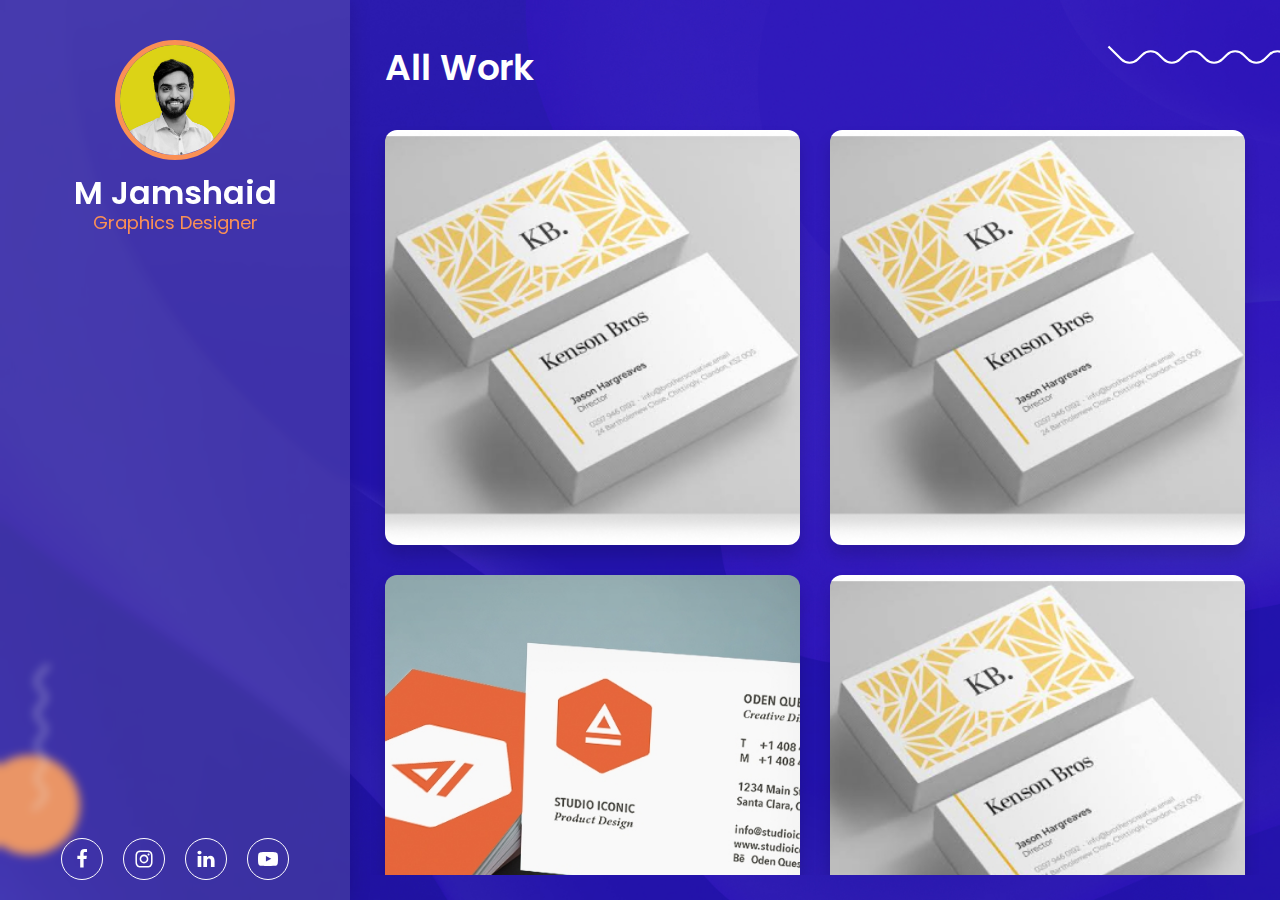
==== index.html @ 7d8871a4 "moving repo to github" ====
<!DOCTYPE html>
<html lang="en">
<head>
    <meta charset="UTF-8">
    <meta http-equiv="X-UA-Compatible" content="IE=edge">
    <meta name="viewport" content="width=device-width, initial-scale=1.0">
    <link rel="preconnect" href="https://fonts.googleapis.com">
    <link rel="preconnect" href="https://fonts.gstatic.com" crossorigin>
    <link href="https://fonts.googleapis.com/css2?family=Poppins:wght@400;600&display=swap" rel="stylesheet">
    <!-- <link rel="stylesheet" href="./assets/css/filter.css"> -->
    <link rel="stylesheet" href="./assets/css/main.min.css">
    <title>M Jamshaid</title>
</head>
<body>
    <div class="background">
        <img class="bottom-left-art" src="./assets/images/bottom-left-art.svg" alt="bottom-left-art">
        <img class="right-top-art" src="./assets/images/top-right.svg" alt="top right">
        <!-- <img class="right-bottom-art" src="./assets/images/bottom-right-art.svg" alt="bottom right"> -->
    </div>
    <div class="content-area">
        <div class="sidebar">
            <div class="toggler">
                <span></span>
                <span></span>
                <span></span>
            </div>
            <div class="profile">
                <img src="./assets/images/my-profile.jpg" alt="m jamshaid">
                <h3>M Jamshaid</h3>
                <p>Graphics Designer</p>
            </div>

            <div id="buttons" class="work-list"></div>

            <div class="social-icons">
                <a href="#" target="_blank">
                    <svg class="icon">
                        <use xlink:href="./assets/images/icon-social.svg#icon-facebook"></use>
                    </svg>
                </a>
                <a href="#" target="_blank">
                    <svg class="icon">
                        <use xlink:href="./assets/images/icon-social.svg#icon-instagram"></use>
                    </svg>
                </a>
                <a href="#" target="_blank">
                    <svg class="icon">
                        <use xlink:href="./assets/images/icon-social.svg#icon-linkedin"></use>
                    </svg>
                </a>
                <a href="#" target="_blank">
                    <svg class="icon">
                        <use xlink:href="./assets/images/icon-social.svg#icon-youtube"></use>
                    </svg>
                </a>
            </div>
        </div>
        <div class="content">
            <h2 id="activeTagName">All Work</h2>
            <div class="gallery-wrapper">
                <div id="gallery">
                    <img class="s-posts" src="./assets/images/work/business-cards/business-card.jpg" data-tags="Social Media Posts" alt="jamshaid" />
                    <img class="b-cards" src="./assets/images/work/business-cards/business-card.jpg" data-tags="Business Cards" alt="jamshaid" />
                    <img class="b-cards" src="./assets/images/work/business-cards/business-card2.jpg" data-tags="Business Cards" alt="jamshaid" />
                    <img class="s-posts" src="./assets/images/work/business-cards/business-card.jpg" data-tags="Social Media" alt="jamshaid" />
                    <img class="b-cards" src="./assets/images/work/business-cards/business-card.jpg" data-tags="Business" alt="jamshaid" />
                    <img class="b-cards" src="./assets/images/work/business-cards/business-card2.jpg" data-tags="Cards" alt="jamshaid" />
                    <img class="s-posts" src="./assets/images/work/business-cards/business-card.jpg" data-tags="Media Posts" alt="jamshaid" />
                    <img class="b-cards" src="./assets/images/work/business-cards/business-card.jpg" data-tags="Bus Cards" alt="jamshaid" />
                    <img class="b-cards" src="./assets/images/work/business-cards/business-card2.jpg" data-tags="Business C" alt="jamshaid" />
                    <img class="s-posts" src="./assets/images/work/business-cards/business-card.jpg" data-tags="Med Posts" alt="jamshaid" />
                    <img class="b-cards" src="./assets/images/work/business-cards/business-card.jpg" data-tags="Bu Cards" alt="jamshaid" />
                    <img class="b-cards" src="./assets/images/work/business-cards/business-card2.jpg" data-tags="Siness C" alt="jamshaid" />
                </div>
            </div>
        </div>
    </div>

    <script src="https://code.jquery.com/jquery-3.2.1.min.js" 
        integrity="sha384-xBuQ/xzmlsLoJpyjoggmTEz8OWUFM0/RC5BsqQBDX2v5cMvDHcMakNTNrHIW2I5f" 
        crossorigin="anonymous">
    </script>
    <script src="./assets/js/filter-tags.js"></script>

    <script>
        $(document).ready(function(){
            $('.toggler').click(function(){
                $(this).toggleClass('opened');
                $('.sidebar').toggleClass('show');
            });
        });
    </script>
</body>
</html>
---- assets/css/filter.css ----
@import url(http://fonts.googleapis.com/css?family=Karla:400,700);

body {
  margin: 0;
  padding: 0;
  background-color: #f1f1f1;
  font-family: 'Karla', sans-serif;
  color: #333;
}

/* Header */

header {
  background-color: #333333;
  margin: 0 0 40px 0;
  padding: 10px 0 0 0;
  min-height: 50px;
  text-align: center;
}



h2 {
  font-size: 180%;
  margin: 0;
}

h2, h4 { font-weight: normal; }

h4 {
  color: #333;
  display: inline-block;
  font-size: 120%;
  margin: 5px 0 5px 0;
}

/* Filter and search options */

#price-range {
  width: 370px;
  margin: 10px auto 30px auto;
  text-align: center;
  font-weight: bold;
}

#value-min, #value-max {
  width: 100px;
  border: none;
  background-color: #f1f1f1;
  font-family: 'Karla', sans-serif;
}

#slider { margin: 30px 0 30px 0; }

/* Filter and search options */

#buttons, #search {
  text-align: center;
  margin-bottom: 30px;
}

/* Filter buttons */

button {
  background-color: #d7d7d7;
  margin: 5px 2px;
  border: none;
  padding: 3px 10px 4px 10px;
  border-radius: 4px;
  color: #333;
  font-family: 'Karla', sans-serif;
  font-size: 100%;
}

button:hover, button.active {
  background-color: #4228aa;
  color: #fff;
  cursor: pointer;
}

/* Search input */

input {
  font-size: 120%;
  border: 1px solid #999;
  padding: 5px;
}

input:hover { border: 1px solid #666; }

input:focus {
  border: 1px solid #00cccc;
  outline: none;
}

/* Gallery of images */

#gallery {
  text-align: center;
  max-width: 1020px;
  margin: 0 auto;
}

#gallery img {
  width: 300px;
  height: 200px;
  border-radius: 3px;
  border: 8px solid #fff;
  margin: 6px;
  -webkit-box-shadow: 0 0 3px 3px #ebebeb;
  box-shadow: 0 0 3px 3px #ebebeb;
  float: left;
}

/* Table styles */

table {
  margin: 0 auto;
  width: 780px;
}

table#rates { width: 380px; }

th, td {
  border-radius: 3px;
  color: #333;
  padding: 7px 10px 5px 10px;
  min-width: 9em;
  text-align: left;
}

th {
  background-color: #d7d7d7;
  font-weight: bold;
  text-transform: uppercase;
}

td { background-color: #fff; }

table.sortable th:hover { cursor: pointer; }

th.ascending, th.descending, table.sortable th:hover {
  background-color: #00cccc;
  color: #fff;
}

/* Arrows for table sorting */

th.ascending:after {
  font-size: 60%;
  content: '\25B2';
  float: left;
  padding: 4px 5px 0 0;
}

th.descending:after {
  font-size: 60%;
  content: '\25BC';
  float: left;
  padding: 4px 5px 0 0;
}

.about {
  width: 780px;
  margin: 0 auto 40px auto;
}

.about:after {
  content: "";
  display: table;
  clear: both;
}

.about h2 {
  text-align: left;
  float: left;
}

.bio {
  float: right;
  width: 195px;
}

.bio img {
  float: left;
  width: 50px;
  height: 50px;
  margin-right: 10px;
}

.location {
  padding-left: 74px;
  background-image: url('../img/pointer.png');
  background-repeat: no-repeat;
  background-position: 60px 1px;
  font-size: 90%;
}
---- assets/css/main.min.css ----
*{box-sizing:border-box;margin:0}.icon{display:inline-block;width:20px;height:20px;stroke-width:0;stroke:currentColor;fill:currentColor;vertical-align:text-top}body{background-image:url("../images/background.jpg");background-repeat:no-repeat;background-size:cover;background-position:center;min-height:100vh;padding:0;margin:0;position:relative;font-family:"Poppins",sans-serif}.background{position:absolute;top:0;left:0;width:100%;height:100%;overflow:hidden;z-index:1}.background .bottom-left-art{position:absolute;left:-20px;bottom:5%;width:100px;height:auto}.background .right-top-art{position:absolute;right:-20px;top:5%;height:24px;width:auto}.background .right-bottom-art{position:absolute;right:-30px;bottom:-30px;height:150px;width:150px}.content-area{z-index:10;position:relative;display:flex}.content-area .sidebar{height:100vh;min-width:350px;background-color:rgba(169,169,169,.2);-webkit-backdrop-filter:blur(5px);backdrop-filter:blur(5px);box-shadow:0px 0px 20px rgba(0,0,0,.15);display:flex;flex-direction:column;padding:40px 0 20px}.content-area .sidebar .toggler{display:none}@media(max-width: 1024px){.content-area .sidebar{min-width:250px;position:absolute;background-color:rgba(0,0,0,.5);transform:translateX(-100%);transition:transform .5s;z-index:999}.content-area .sidebar.show{transform:translateX(0)}.content-area .sidebar .toggler{display:flex;flex-direction:column;justify-content:space-evenly;background-color:rgba(0,0,0,.5);width:42px;height:42px;padding:5px;border-radius:0 4px 4px 0;cursor:pointer;position:absolute;top:0;left:100%}.content-area .sidebar .toggler span{height:2px;width:100%;background-color:#fa9055;transition:transform .5s;transform:rotate(0deg);transform-origin:left}.content-area .sidebar .toggler.opened span:nth-child(even){opacity:0}.content-area .sidebar .toggler.opened span:first-of-type{transform:rotate(30deg)}.content-area .sidebar .toggler.opened span:last-of-type{transform:rotate(-30deg)}}.content-area .sidebar .profile{padding:0 30px;text-align:center;color:#fff}.content-area .sidebar .profile img{width:120px;height:120px;-o-object-fit:cover;object-fit:cover;border:5px solid #fa9055;border-radius:50%;margin-bottom:10px}@media(max-width: 1024px){.content-area .sidebar .profile img{width:80px;height:80px;border-width:3px}}.content-area .sidebar .profile h3{font-weight:600;font-size:32px;line-height:1}.content-area .sidebar .profile p{color:#fa9055;font-size:18px}@media(max-width: 1024px){.content-area .sidebar .profile h3{font-size:24px}.content-area .sidebar .profile p{font-size:15px}}.content-area .sidebar .work-list{flex:1;padding:20px 0;display:flex;flex-direction:column;max-height:calc(100vh - 320px);overflow:auto;scrollbar-color:#fa9055 #1d18ad;scrollbar-width:thin}.content-area .sidebar .work-list::-webkit-scrollbar{width:5px}.content-area .sidebar .work-list::-webkit-scrollbar-track{background:#1d18ad}.content-area .sidebar .work-list::-webkit-scrollbar-thumb{background:#fa9055}@media(max-width: 1024px){.content-area .sidebar .work-list{max-height:calc(100vh - 280px)}}.content-area .sidebar .work-list button{background-color:rgba(0,0,0,0);border:none;text-align:left;padding:8px 20px;cursor:pointer;color:#b6b6b6;font-family:"Poppins",sans-serif;font-size:18px}@media(max-width: 1024px){.content-area .sidebar .work-list button{font-size:16px}}.content-area .sidebar .work-list button:hover{color:#fff}.content-area .sidebar .work-list button.active{background-color:#fa9055;color:#fff}.content-area .sidebar .social-icons{margin-top:auto;padding:16px 30px 0;display:flex;justify-content:center}.content-area .sidebar .social-icons a{display:flex;justify-content:center;align-items:center;width:42px;height:42px;border:1px solid #fff;border-radius:50%;color:#fff;margin:0 10px}.content-area .sidebar .social-icons a:first-of-type{margin-left:0}.content-area .sidebar .social-icons a:last-of-type{margin-right:0}.content-area .sidebar .social-icons a:hover{background-color:#1d18ad;color:#fa9055;border-color:#fa9055}.content-area .content{padding:40px 20px 20px;width:100%;max-width:1300px;margin:0 auto}@media(max-width: 1024px){.content-area .content{padding:60px 20px 20px}}.content-area .content h2{font-size:36px;color:#fff;font-weight:600;margin-bottom:20px;padding:0 15px}.content-area .content h2 span{color:#fa9055;font-size:18px;font-weight:400}@media(max-width: 1024px){.content-area .content h2{font-size:26px;margin-bottom:5px}.content-area .content h2 span{font-size:16px}}.content-area .content .gallery-wrapper{max-height:calc(100vh - 140px);overflow:auto;scrollbar-color:#fa9055 #1d18ad;scrollbar-width:thin}.content-area .content .gallery-wrapper::-webkit-scrollbar{width:5px}.content-area .content .gallery-wrapper::-webkit-scrollbar-track{background:#1d18ad}.content-area .content .gallery-wrapper::-webkit-scrollbar-thumb{background:#fa9055}.content-area .content .gallery-wrapper #gallery{width:100%;display:flex;flex-wrap:wrap}.content-area .content .gallery-wrapper #gallery img{margin:15px;width:100%;max-width:calc(33.33% - 30px);box-shadow:0px 10px 15px rgba(0,0,0,.15);border-radius:12px;aspect-ratio:1/1;-o-object-fit:cover;object-fit:cover}.content-area .content .gallery-wrapper #gallery img.b-cards{aspect-ratio:1.5/1}.content-area .content .gallery-wrapper #gallery img.s-posts{aspect-ratio:1/1}@media(max-width: 1280px){.content-area .content .gallery-wrapper #gallery img{max-width:calc(50% - 30px)}}@media(max-width: 576px){.content-area .content .gallery-wrapper #gallery img{max-width:calc(100% - 30px)}}
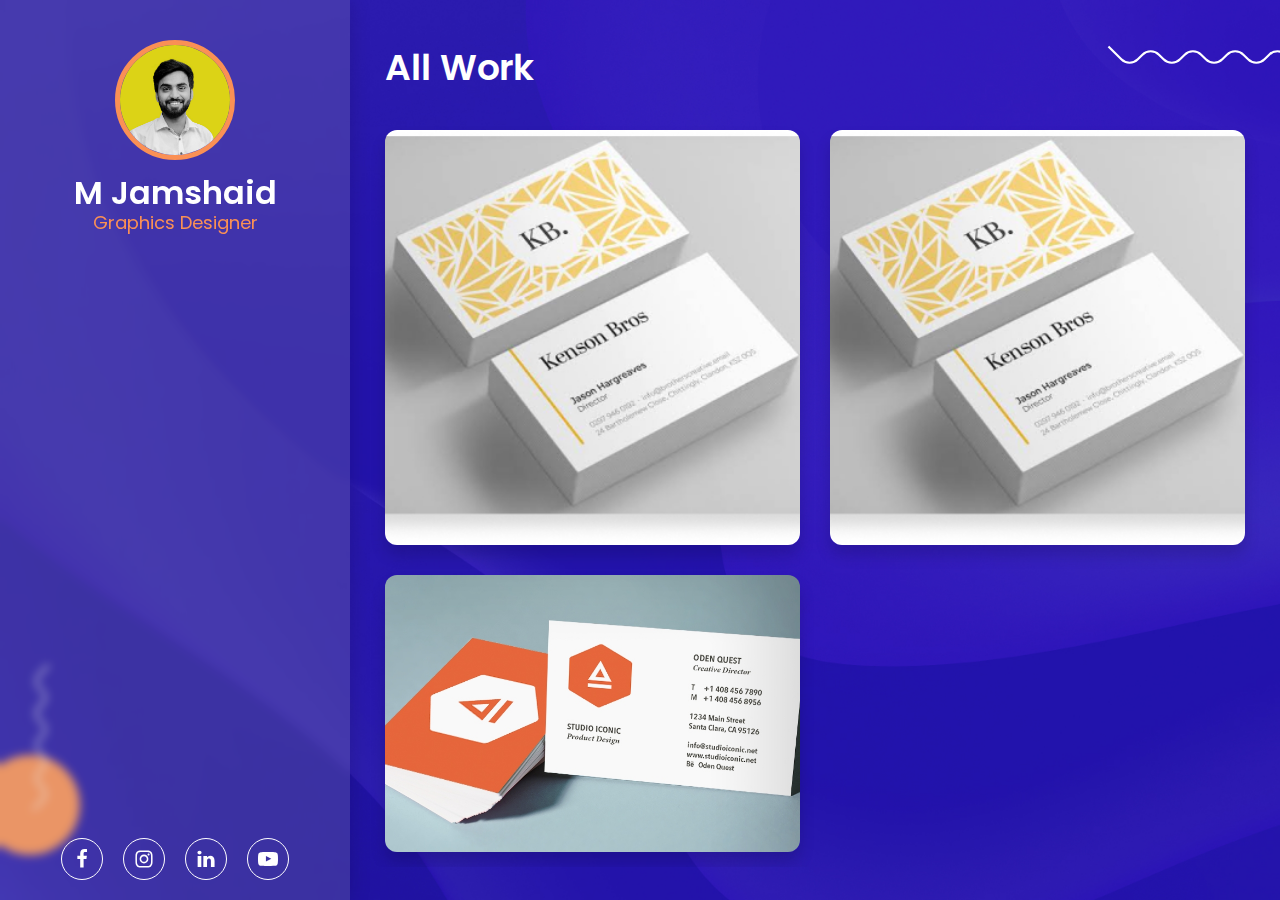
==== commit 376da40d: "removed extra content" ====
--- a/index.html
+++ b/index.html
@@ -62,15 +62,6 @@
                     <img class="s-posts" src="./assets/images/work/business-cards/business-card.jpg" data-tags="Social Media Posts" alt="jamshaid" />
                     <img class="b-cards" src="./assets/images/work/business-cards/business-card.jpg" data-tags="Business Cards" alt="jamshaid" />
                     <img class="b-cards" src="./assets/images/work/business-cards/business-card2.jpg" data-tags="Business Cards" alt="jamshaid" />
-                    <img class="s-posts" src="./assets/images/work/business-cards/business-card.jpg" data-tags="Social Media" alt="jamshaid" />
-                    <img class="b-cards" src="./assets/images/work/business-cards/business-card.jpg" data-tags="Business" alt="jamshaid" />
-                    <img class="b-cards" src="./assets/images/work/business-cards/business-card2.jpg" data-tags="Cards" alt="jamshaid" />
-                    <img class="s-posts" src="./assets/images/work/business-cards/business-card.jpg" data-tags="Media Posts" alt="jamshaid" />
-                    <img class="b-cards" src="./assets/images/work/business-cards/business-card.jpg" data-tags="Bus Cards" alt="jamshaid" />
-                    <img class="b-cards" src="./assets/images/work/business-cards/business-card2.jpg" data-tags="Business C" alt="jamshaid" />
-                    <img class="s-posts" src="./assets/images/work/business-cards/business-card.jpg" data-tags="Med Posts" alt="jamshaid" />
-                    <img class="b-cards" src="./assets/images/work/business-cards/business-card.jpg" data-tags="Bu Cards" alt="jamshaid" />
-                    <img class="b-cards" src="./assets/images/work/business-cards/business-card2.jpg" data-tags="Siness C" alt="jamshaid" />
                 </div>
             </div>
         </div>
